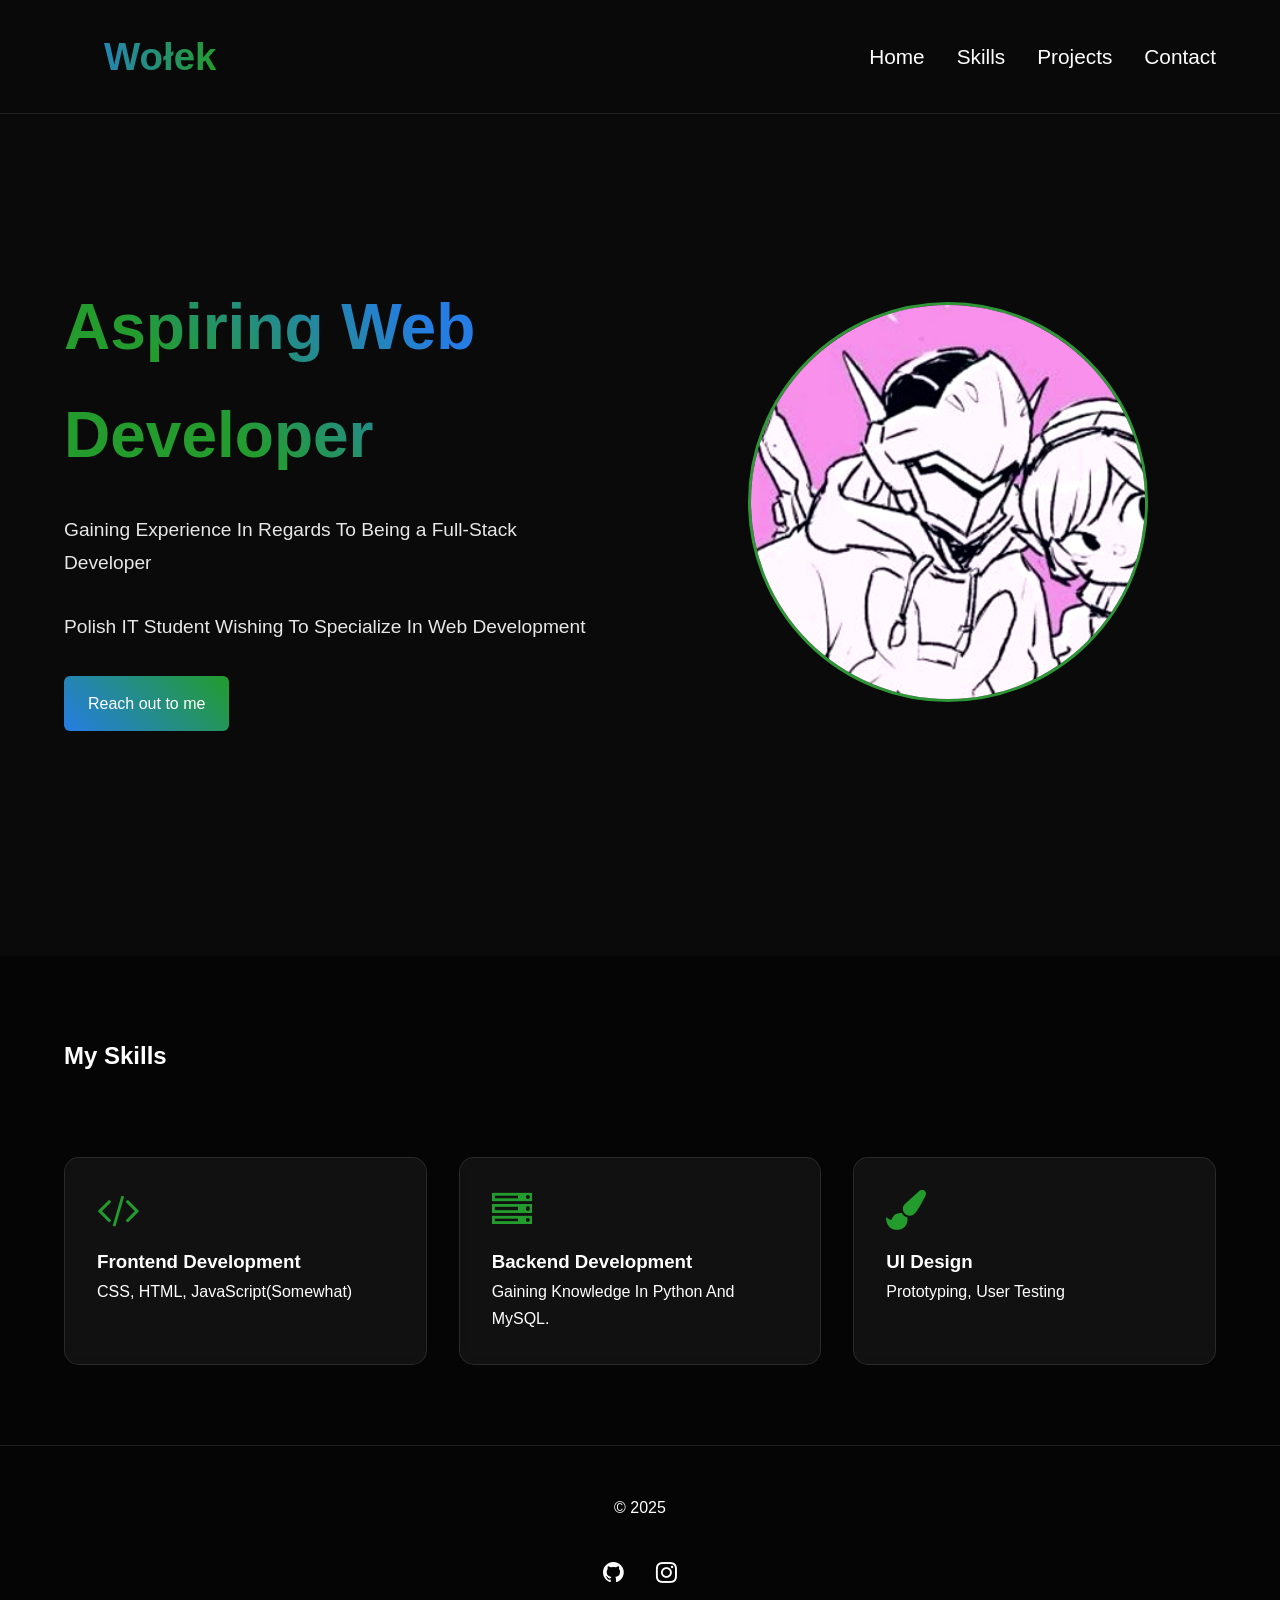
==== index.html @ b2621a26 "Add files via upload" ====
<!DOCTYPE html>
<html lang="en">
<head>
  <meta charset="UTF-8" />
  <meta name="viewport" content="width=device-width, initial-scale=1.0"/>
  <title>About Me</title>
  <link rel="icon" type="image/x-icon" href="favicon.ico">
  <link rel="stylesheet" href="https://cdnjs.cloudflare.com/ajax/libs/font-awesome/4.7.0/css/font-awesome.min.css">

  <link rel="stylesheet" href="style.css">
  <script src="script.js" defer></script>
</head>
<body>
   <nav id="pasnav" class="pasnav">
    <a href="#home" class="logo">Wołek</a>

    <button class="menu-toggle" id="menu-toggle" aria-label="Toggle menu" aria-expanded="false">
      <i class="fa fa-bars" aria-hidden="true"></i>
    </button>

    <ul class="linki-nav" id="nav-links">
      <li><a href="#home">Home</a></li>
      <li><a href="index.html#skills">Skills</a></li>
      <li><a href="projects.html">Projects</a></li>
      <li><a href="contact.html">Contact</a></li>
    </ul>
  </nav>

  <section id="home" class="main">
    <div class="main-content">
      <h1>Aspiring Web Developer</h1>
      <p>Gaining Experience In Regards To Being a Full-Stack Developer</p>
      <p class="highlight">Polish IT Student Wishing To Specialize In Web Development</p>
      <a href="contact.html" class="cta-button1">Reach out to me</a>
    </div>
    <div class="main-image">
      <img src="hero.jpg" alt="Profile" class="profile-img">
    </div>
  </section>

  <section id="skills" class="skills">
    <h2>My Skills</h2>
    <div class="skill-grid">
      <div class="skill-card">
        <i class="fa fa-code"></i>
        <h3>Frontend Development</h3>
        <p>CSS, HTML, JavaScript(Somewhat)</p>
      </div>
      <div class="skill-card">
        <i class="fa fa-server"></i>
        <h3>Backend Development</h3>
        <p>Gaining Knowledge In Python And MySQL.</p>
      </div>
      <div class="skill-card">
        <i class="fa fa-paint-brush"></i>
        <h3>UI Design</h3>
        <p>Prototyping, User Testing</p>
      </div>
    </div>
  </section>

  <footer>
    <p>&copy; 2025</p>
    <div class="social-link">
      <a href="https://github.com/wolekxk"><i class="fa fa-github"></i></a>
      <a href="https://www.instagram.com/wolekxh/"><i class="fa fa-instagram"></i></a>
    </div>
  </footer>
</html>
---- style.css ----
*{margin: 0;
padding: 0;
box-sizing: border-box;
font-family: 'Inter', sans-serif;
}

:root {
  --ciemne-bg: #0a0a0a;
  --ciemniejsze-bg: #050505;
  --akcent: #239c2d;
  --tekst: #ffffff;
}

body {
  background-color: var(--ciemne-bg);
  color: var(--tekst);
  overflow-x: hidden;
  line-height: 1.7;
  padding-top: 56px;
}

/* NAV */
.pasnav {
  position: fixed;
  top: 0;
  left: 0;
  right: 0;
  padding: 1.5rem 5%;
  width: 100%;
  font-size: 1.3rem;
  display: flex;
  justify-content: space-between;
  background: var(--nav-bg);
  backdrop-filter: blur(8px);
  align-items: center;
  z-index: 1000;
  border-bottom: 1px solid rgba(255,255,255,0.1);
  transition: background-color 400ms ease-out;
  flex-wrap: wrap;

  /* changed from hidden -> visible so dropdown can show */
  overflow: visible;
}
.logo {
  font-size: 2.4rem;
  font-weight: 700;
  text-decoration: none;
  position: relative;
  padding-left: 2.5rem;
  background-image: linear-gradient(to right, #257de3 , #239c2d);
  color: transparent;
  -webkit-background-clip: text;
  background-clip: text;
}

.linki-nav {
  display: flex;
  gap: 2rem;
  list-style: none;
  align-items: center;
}

.linki-nav a {
  color: var(--tekst);
  text-decoration: none;
  font-weight: 500;
  transition: all 0.4s ease;
  position: relative;
}

.linki-nav a::after {
  content: '';
  position: absolute;
  bottom: -5px;
  left: 0;
  width: 0;
  height: 2px;
  background: var(--akcent);
  transition: width 0.4s ease;
}

.linki-nav a:hover::after {
  width: 100%;
}

.menu-toggle {
  display: none;
  background: none;
  border: none;
  font-size: 2rem;
  color: var(--tekst);
  cursor: pointer;
  z-index: 1001;
}

/* Mobile */
@media (max-width: 815px) {
  
  .menu-toggle {
    display: block;
    position: relative;
    right: 1.2rem;
    top: 1.1rem;
    background: none;
    border: none;
    font-size: 2rem;
    color: var(--tekst);
    cursor: pointer;
    z-index: 1100;
  }

  .linki-nav {
    display: none;
    position: absolute;
    /* place dropdown just below the nav bar */
    top: calc(100% + 0.4rem);
    left: 0;
    width: 100%;
    background: var(--ciemniejsze-bg);
    flex-direction: column;
    align-items: stretch;
    gap: 0;
    padding: 0.5rem 0;
    box-shadow: 0 8px 30px rgba(0,0,0,0.35);
    border-top: 1px solid rgba(255,255,255,0.04);
    z-index: 1050;
  }

  .linki-nav.active {
    display: flex;
  }

  .linki-nav li { list-style: none; }

  .linki-nav a {
    display: block;
    padding: 14px 18px;
    color: var(--tekst);
    text-decoration: none;
    font-size: 1.05rem;
    border-bottom: 1px solid rgba(255,255,255,0.02);
  }

  .linki-nav a:hover {
    color: var(--akcent);
    background: rgba(255,255,255,0.02);
  }
  .main {
   flex-direction: column;
   display: flex;
    align-items: center;
    justify-content: center;
    text-align: center;
    padding: 8% 5%;
  }
  .main-content {
    padding-right: 0;
    display: flex;
    flex-direction: column;
    align-items: center;
    justify-content: center;
    width: 100%;
    max-width: 400px;
    margin: 0 auto;
  }
   .main-content h1,
  .main-content p,
  .cta-button1 {
    text-align: center;
    justify-content: center;
    display: flex;
    width: 100%;
    margin-right: -5rem
  }
  .main-image {
    margin-top: 4rem;
  }
  .profile-img {
    width: 300px;
    height: 300px;
  }
}
 


/* rest of original CSS (kept mostly unchanged) */
.main {
  min-height: 100vh;
  display: flex;
  align-items: center;
  justify-content: center;
  padding: 12% 5%;
  background: radial-gradient(circle at 75% 30%, var 0%, transparent 30%);
}

.main-content {
  flex: 1;
  padding-right: 5rem;
  justify-content: center;
}

.main-image {
  flex: 1;
  text-align: center;
  position: relative;
}
.profile-img {
  display: relative;
  width: 400px;
  height: 400px;
  border-radius: 50%;
  object-fit: cover;
  border: 3px solid var(--akcent);
  box-shadow: 0 0 50px var(--podswietlenie);
  animation: float 4s ease-in-out infinite;
  filter: grayscale(0.2) contrast(1.1);
}

@keyframes float {
  0%, 100% {transform: translateY(0); }
  50% { transform: translateY(-20px); }
}
.main h1 {
  font-size: 4rem;
  margin-bottom: 1.5rem;
  background: linear-gradient(45deg, var(--akcent) 30%, #257de3 70%);
  -webkit-background-clip: text;
  background-clip: text;
  -webkit-text-fill-color: transparent;
}

.main p {
  font-size: 1.2rem;
  margin-bottom: 2rem;
  opacity: 0.9;
  max-width: 600px;
}

.cta-button, .cta-button1 {
  display: inline-block;
  padding: 1rem 2rem;
  background: linear-gradient(45deg, #257de3, var(--akcent));
  text-decoration: none;
  color: #ffffff;
  border-radius: 7px;
  transition: all 0.4s ease;
  position: relative;
  overflow: hidden;
}

.skills {
  padding: 5rem 5%;
  background: var(--ciemniejsze-bg);
}

.skill-grid {
  display: grid;
  grid-template-columns: repeat(auto-fit, minmax(250px, 1fr));
  gap: 2rem;
  margin-top: 5rem;
}
.skill-card {
  padding: 2rem;
  border-radius: 15px;
  background: rgba(255,255,255,0.05);
  transition: all 0.4s ease;
  border: 1px solid rgba(255, 255, 255, 0.1);
  backdrop-filter: blur(6px);
}
.skill-card:hover {
  transform: translateY(-10px);
  border-color: var(--akcent);
  box-shadow: 0 10px 30px var(--akcent);
}
.skill-card i {
  font-size: 2.5rem;
  color: var(--akcent);
  margin-bottom: 1rem;
}
footer {
  background: var(--ciemniejsze-bg);
  padding: 3rem 5%;
  text-align: center;
  border-top: 1px solid rgba(255, 255, 255, 0.1);
}
.social-link {
  margin-top: 2rem;
  display: flex;
  justify-content: center;
  gap: 2rem;
}
.social-link a {
  color: var(--tekst);
  font-size: 1.5rem;
  transition: all 0.4 ease;
}
.social-link a:hover {
  color: var(--akcent);
  transform: translateY(-3px);
}

.contact-section {
  justify-content: center;
  display: flex;
  text-align: center;
  flex-direction: column;
  align-items: center;
  min-height: 100vh; 
  padding: 60px 20px;
  background-color: var(--ciemne-bg);
  position: relative;
  
}

.contact-section h2 {
  font-size: 2.5em;
  margin-bottom: 10px;
}

.contact-intro {
  font-size: 1.2em;
  margin-bottom: 30px;
  color: #ffffff;
}

.contact-form {
    width: 100%;
  max-width: 600px;
  margin: 0 auto;
  background: var(--ciemne-bg);
  padding: 40px;
  border-radius: 12px;
  box-shadow: 0 8px 20px rgba(0, 0, 0, 0.1);
  display: flex;
  flex-direction: column;
  gap: 0px;
}

.form-group {
  margin-bottom: 12px;
  text-align: left;
  flex-direction: column;
  font-weight: 600;
  color: #ffffff;
  display: flex;
  gap: 8px;
}

.form-group label {
 font-weight: 600;
  color: #ffffff;
  margin-bottom: 8px;
  display: flex;
  align-items: center;
  gap: 8px;
}

.form-group i {
  margin-right: 8px;
  color: #007bff;
}

.contact-form input,
.contact-form textarea {
  width: 100%;
  padding: 14px;
  border: 0;
  border-radius: 8px;
  font-size: 1em;
  background-color: #2a2a2a;
  color: #ffffff;
  box-shadow: inset 0 0 5px rgba(0,0,0,0.2);
  transition: box-shadow 0.3s ease;
}

.cta-button, .cta-button1 {
  background-color: #007bff;
  color: white;
  padding: 14px 24px;
  border: none;
  border-radius: 6px;
  font-size: 1em;
  cursor: pointer;
  transition: background-color 0.3s ease;
  gap: 50px
}


.other {
display: flex;
position: relative;
}

.projekty{
  justify-content: center;
  display: flex;
  text-align: center;
  flex-direction: column;
  align-items: center;
  min-height: 100vh; 
  padding: 60px 20px;
  background-color: var(--ciemne-bg);
  position: relative;
}

.projekty h2 {
  font-size: 2em;
  margin-bottom: 10px;
}
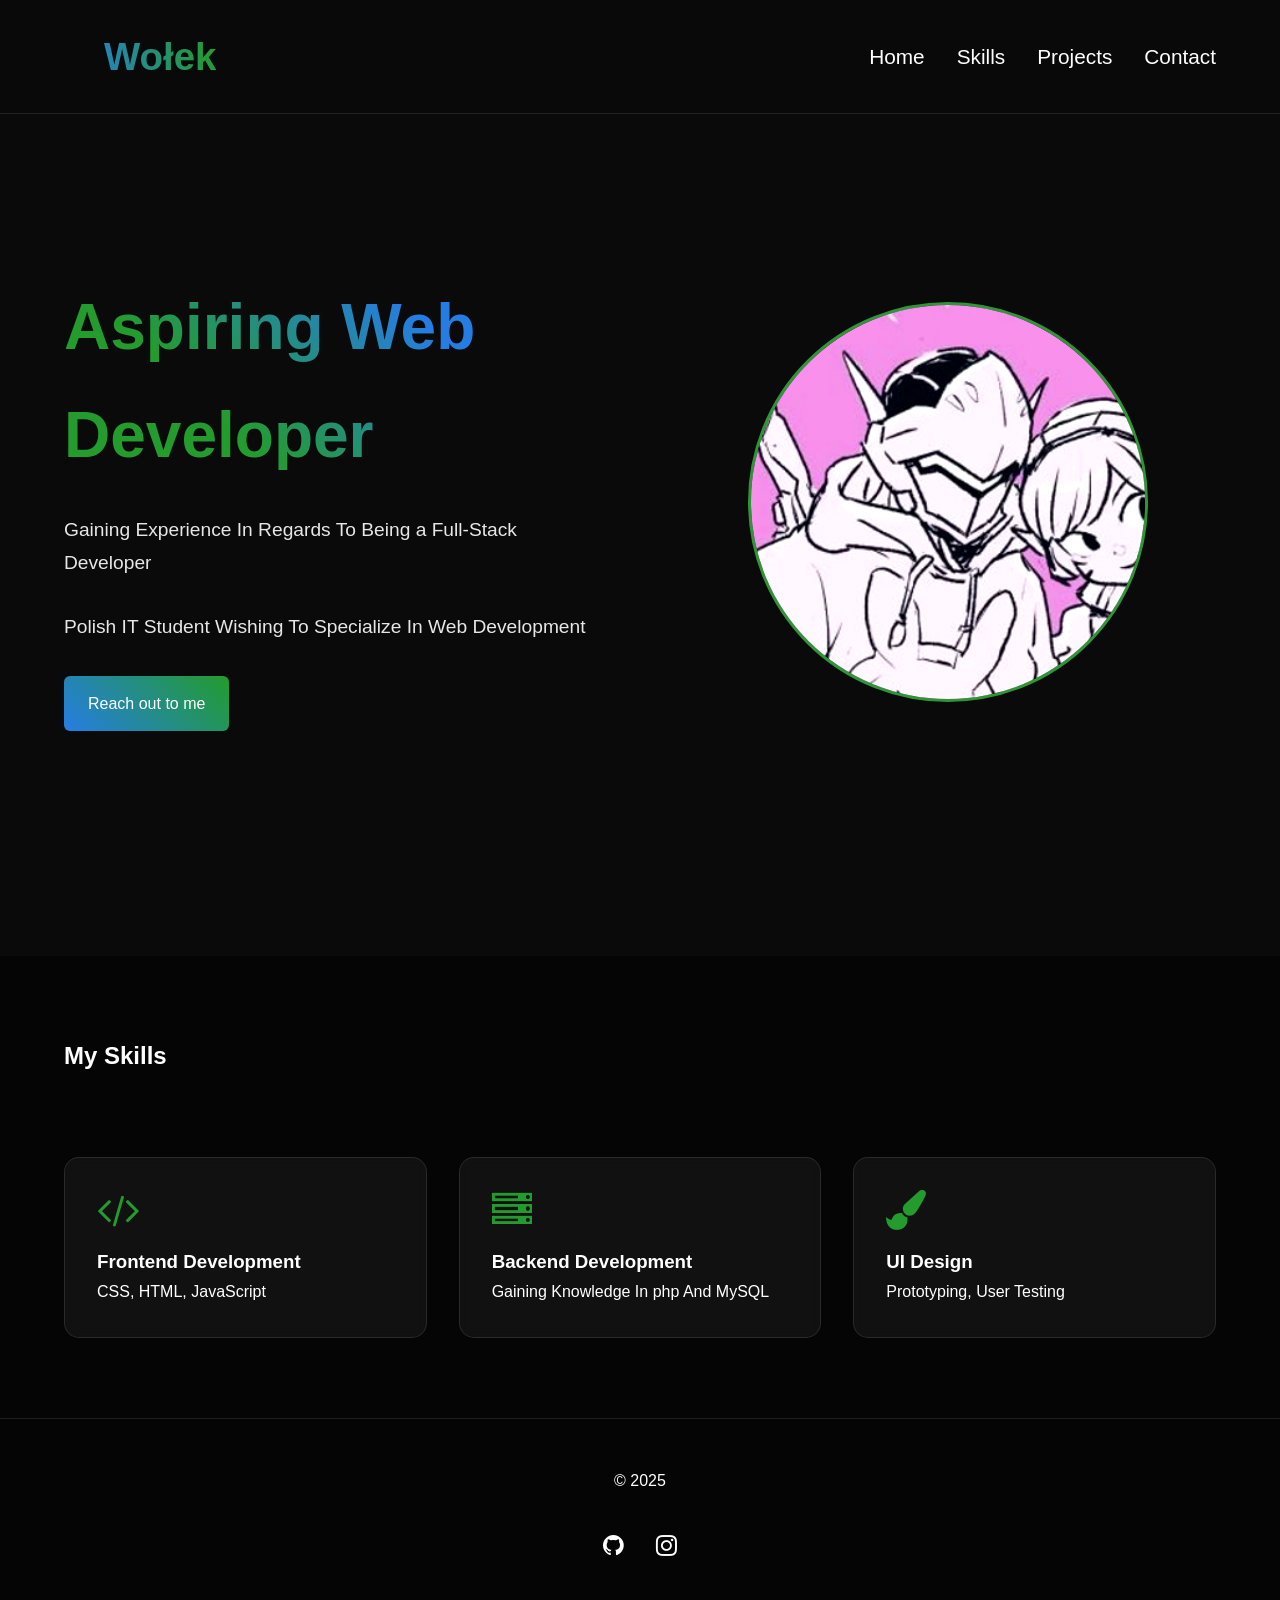
==== commit 19723e2b: "Update index.html" ====
--- a/index.html
+++ b/index.html
@@ -44,12 +44,12 @@
       <div class="skill-card">
         <i class="fa fa-code"></i>
         <h3>Frontend Development</h3>
-        <p>CSS, HTML, JavaScript(Somewhat)</p>
+        <p>CSS, HTML, JavaScript</p>
       </div>
       <div class="skill-card">
         <i class="fa fa-server"></i>
         <h3>Backend Development</h3>
-        <p>Gaining Knowledge In Python And MySQL.</p>
+        <p>Gaining Knowledge In php And MySQL</p>
       </div>
       <div class="skill-card">
         <i class="fa fa-paint-brush"></i>
@@ -62,8 +62,8 @@
   <footer>
     <p>&copy; 2025</p>
     <div class="social-link">
-      <a href="https://github.com/wolekxk"><i class="fa fa-github"></i></a>
+      <a href="https://github.com/wolekx"><i class="fa fa-github"></i></a>
       <a href="https://www.instagram.com/wolekxh/"><i class="fa fa-instagram"></i></a>
     </div>
   </footer>
-</html>+</html>
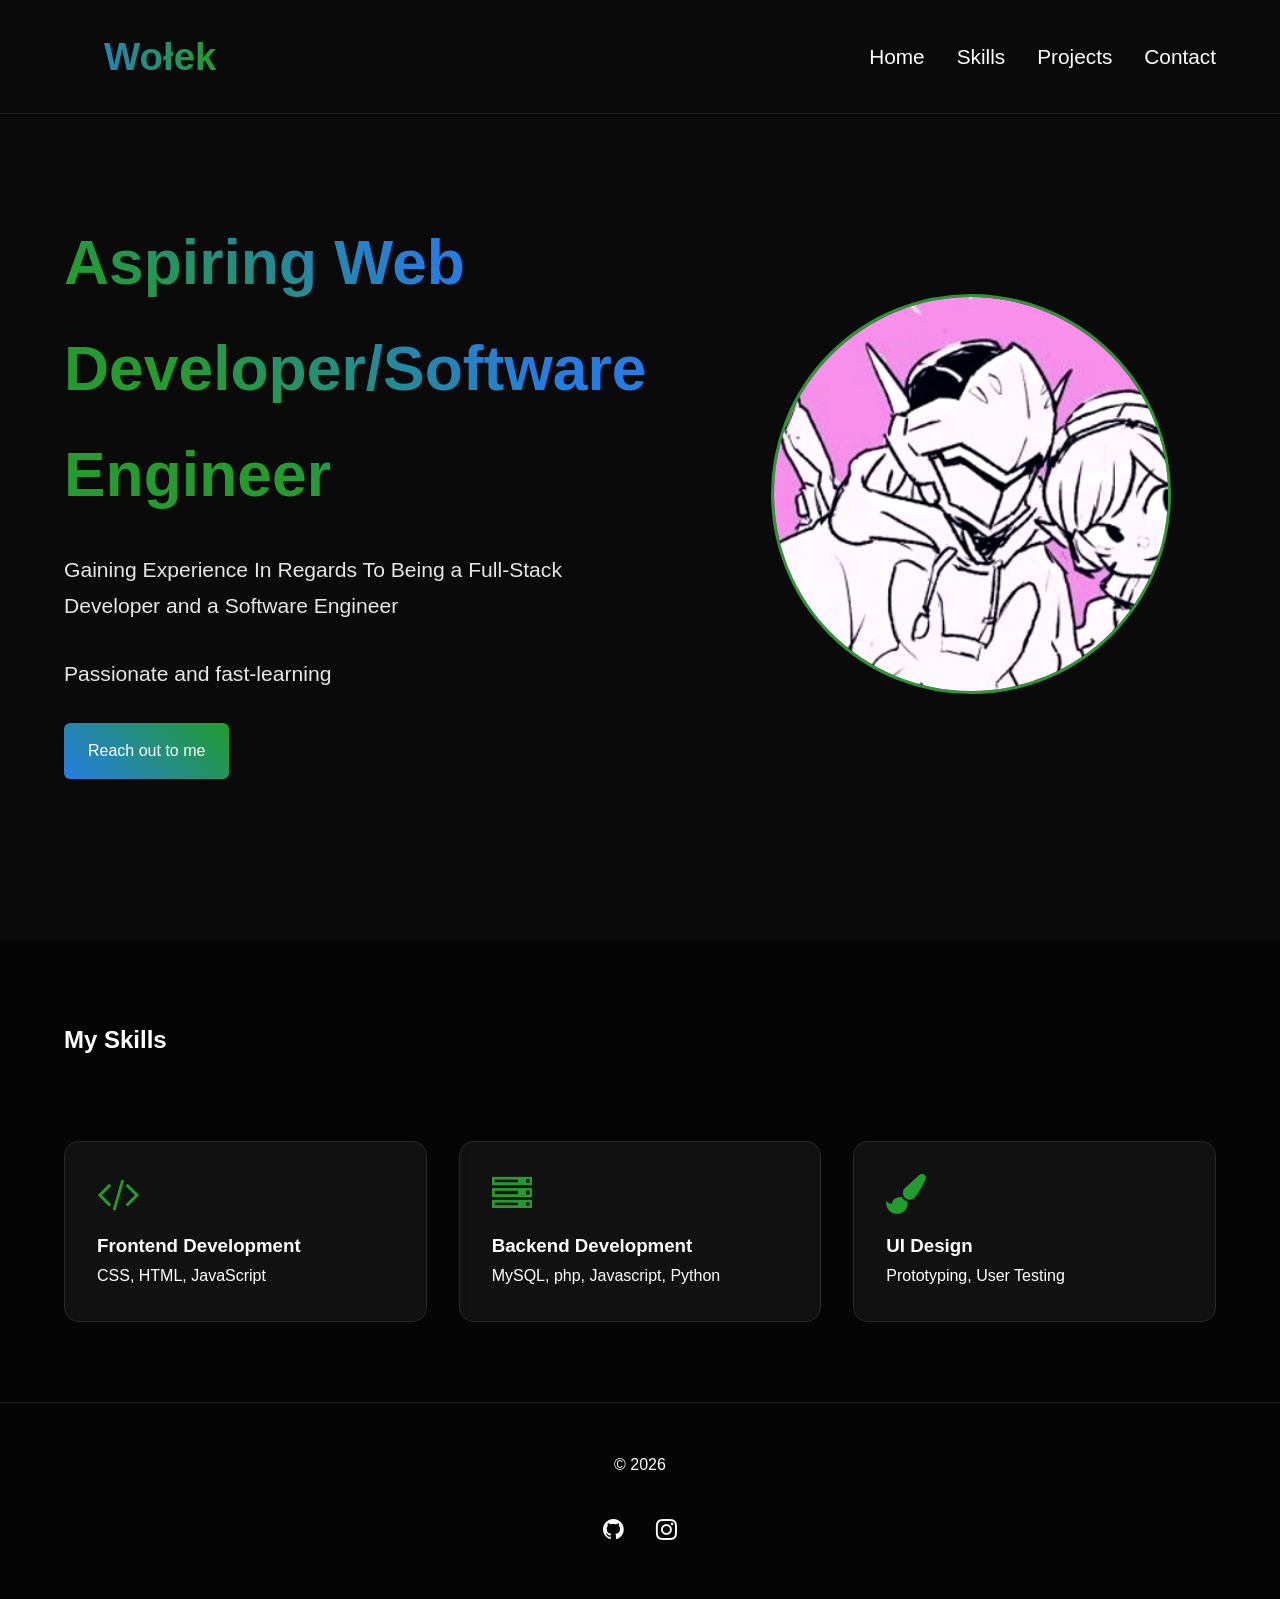
==== commit a7ea2d70: "Update index.html" ====
--- a/index.html
+++ b/index.html
@@ -28,9 +28,9 @@
 
   <section id="home" class="main">
     <div class="main-content">
-      <h1>Aspiring Web Developer</h1>
-      <p>Gaining Experience In Regards To Being a Full-Stack Developer</p>
-      <p class="highlight">Polish IT Student Wishing To Specialize In Web Development</p>
+      <h1>Aspiring Web Developer/Software Engineer</h1>
+      <p>Gaining Experience In Regards To Being a Full-Stack Developer and a Software Engineer</p>
+      <p class="highlight">Passionate and fast-learning</p>
       <a href="contact.html" class="cta-button1">Reach out to me</a>
     </div>
     <div class="main-image">
@@ -49,7 +49,7 @@
       <div class="skill-card">
         <i class="fa fa-server"></i>
         <h3>Backend Development</h3>
-        <p>Gaining Knowledge In php And MySQL</p>
+        <p>MySQL, php, Javascript, Python</p>
       </div>
       <div class="skill-card">
         <i class="fa fa-paint-brush"></i>
@@ -60,7 +60,7 @@
   </section>
 
   <footer>
-    <p>&copy; 2025</p>
+    <p>&copy; 2026</p>
     <div class="social-link">
       <a href="https://github.com/wolekx"><i class="fa fa-github"></i></a>
       <a href="https://www.instagram.com/wolekxh/"><i class="fa fa-instagram"></i></a>
--- a/style.css
+++ b/style.css
@@ -19,7 +19,6 @@
   padding-top: 56px;
 }
 
-/* NAV */
 .pasnav {
   position: fixed;
   top: 0;
@@ -38,7 +37,6 @@
   transition: background-color 400ms ease-out;
   flex-wrap: wrap;
 
-  /* changed from hidden -> visible so dropdown can show */
   overflow: visible;
 }
 .logo {
@@ -93,7 +91,6 @@
   z-index: 1001;
 }
 
-/* Mobile */
 @media (max-width: 815px) {
   
   .menu-toggle {
@@ -112,7 +109,6 @@
   .linki-nav {
     display: none;
     position: absolute;
-    /* place dropdown just below the nav bar */
     top: calc(100% + 0.4rem);
     left: 0;
     width: 100%;
@@ -181,11 +177,8 @@
   }
 }
  
-
-
-/* rest of original CSS (kept mostly unchanged) */
 .main {
-  min-height: 100vh;
+  min-height: 88vh;
   display: flex;
   align-items: center;
   justify-content: center;
@@ -221,7 +214,7 @@
   50% { transform: translateY(-20px); }
 }
 .main h1 {
-  font-size: 4rem;
+  font-size: 3.9rem;
   margin-bottom: 1.5rem;
   background: linear-gradient(45deg, var(--akcent) 30%, #257de3 70%);
   -webkit-background-clip: text;
@@ -230,7 +223,7 @@
 }
 
 .main p {
-  font-size: 1.2rem;
+  font-size: 1.319rem;
   margin-bottom: 2rem;
   opacity: 0.9;
   max-width: 600px;
@@ -406,4 +399,4 @@
 .projekty h2 {
   font-size: 2em;
   margin-bottom: 10px;
-}+}
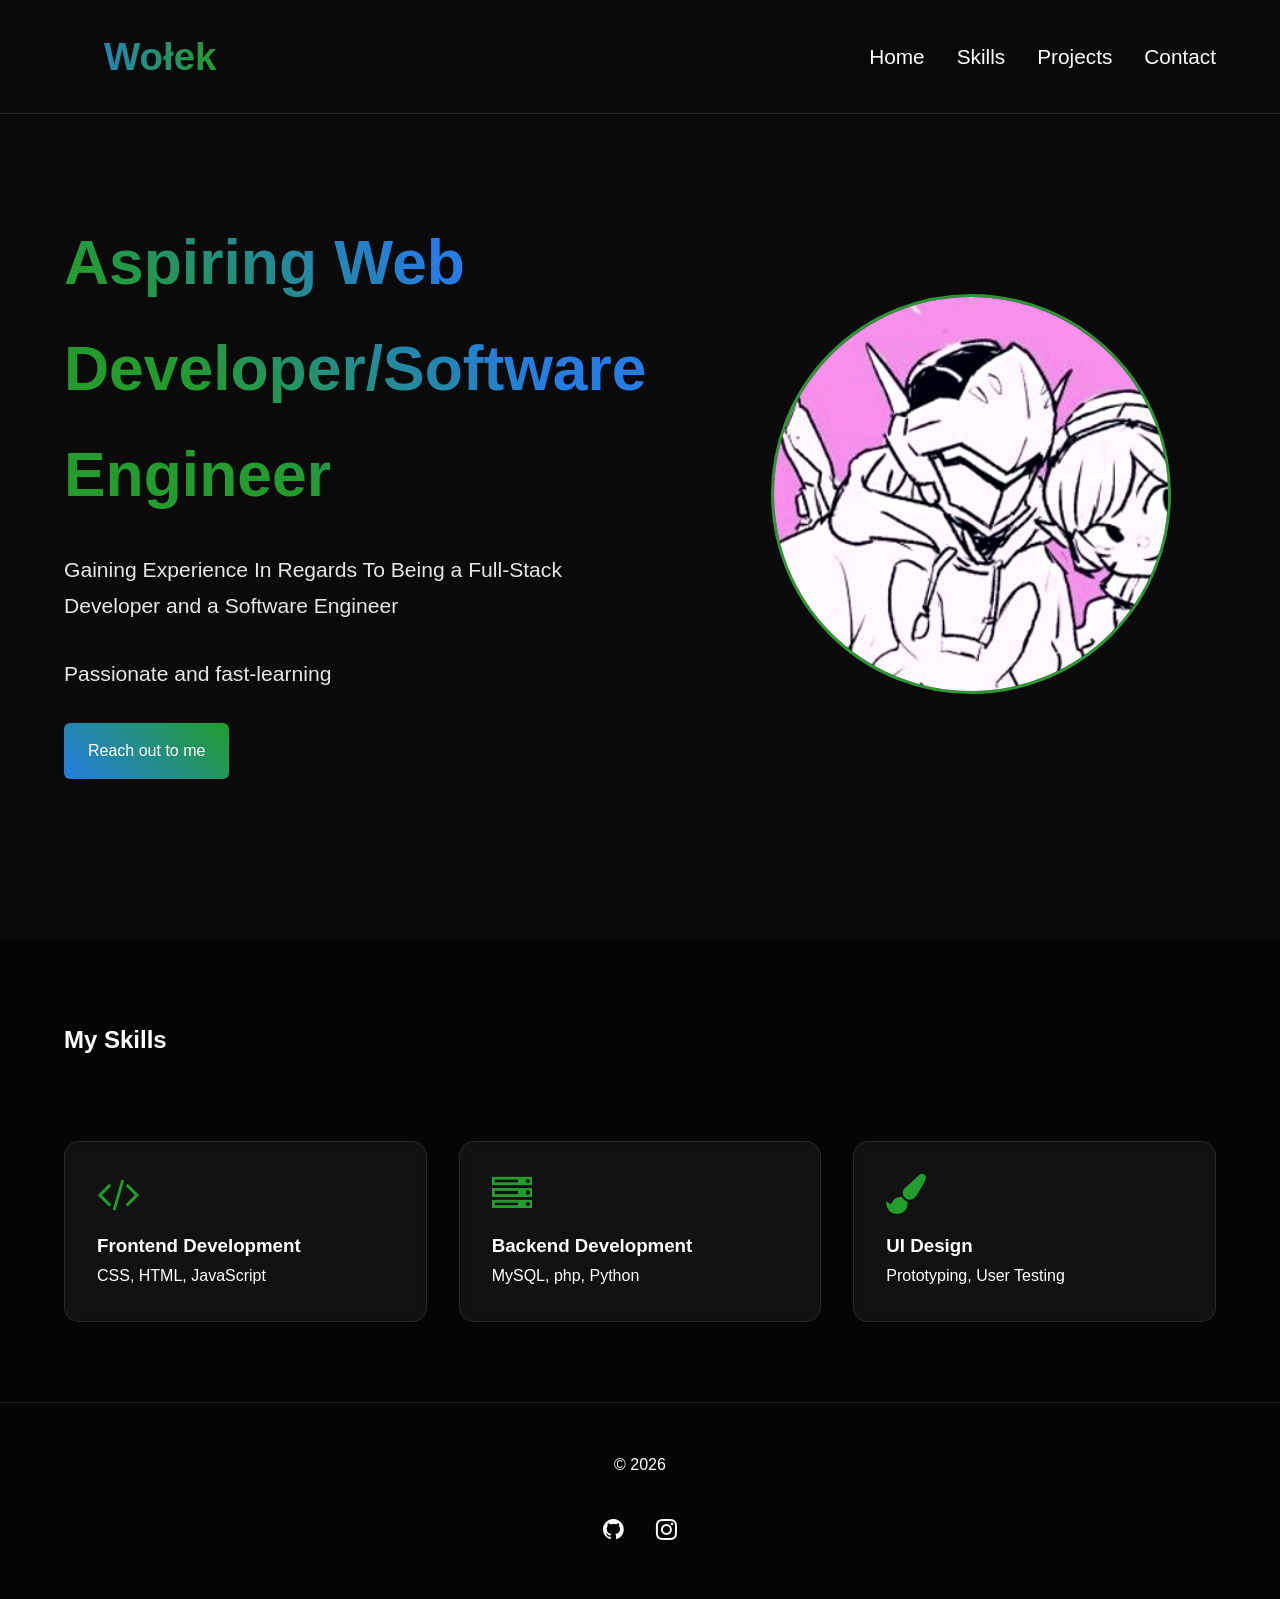
==== commit 5121cc89: "Update index.html" ====
--- a/index.html
+++ b/index.html
@@ -49,7 +49,7 @@
       <div class="skill-card">
         <i class="fa fa-server"></i>
         <h3>Backend Development</h3>
-        <p>MySQL, php, Javascript, Python</p>
+        <p>MySQL, php, Python</p>
       </div>
       <div class="skill-card">
         <i class="fa fa-paint-brush"></i>
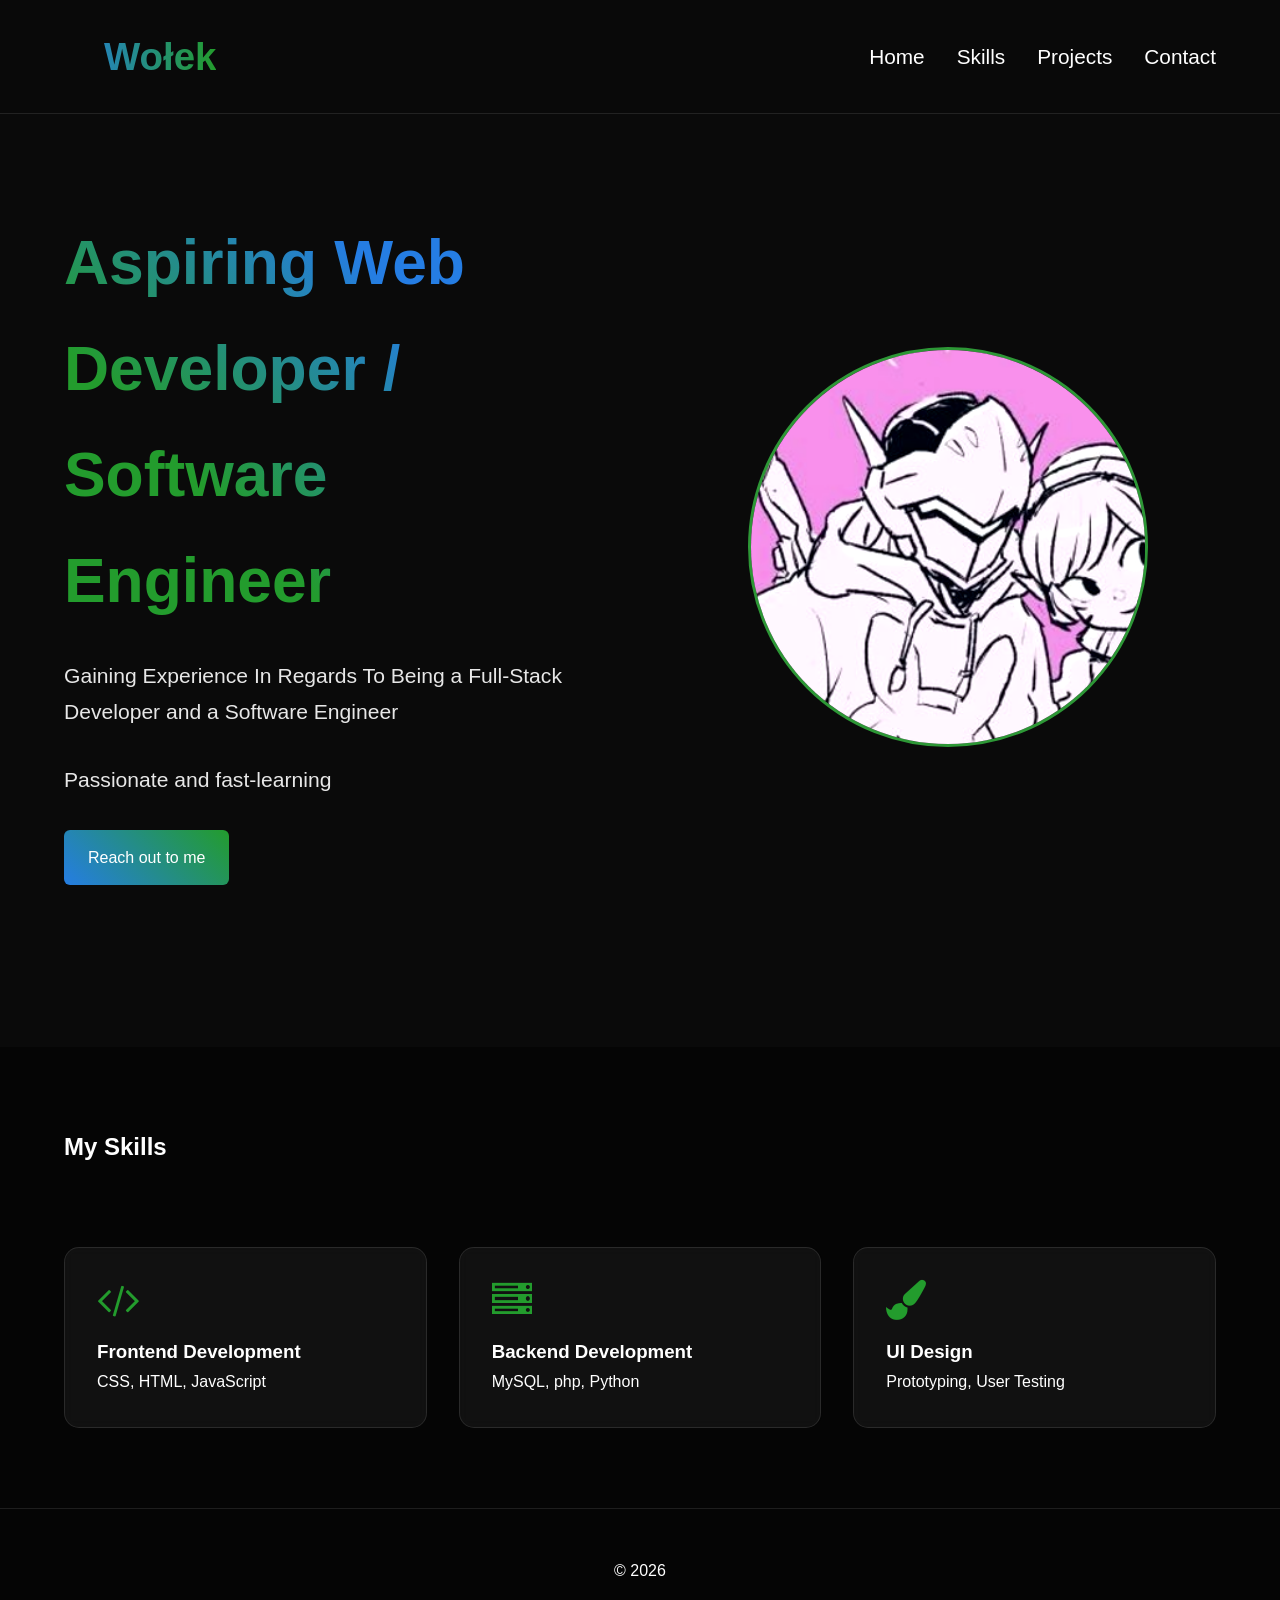
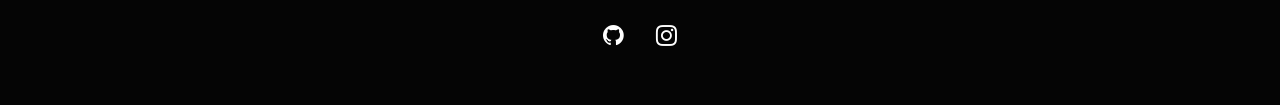
==== commit 59bf0475: "Update index.html" ====
--- a/index.html
+++ b/index.html
@@ -28,7 +28,7 @@
 
   <section id="home" class="main">
     <div class="main-content">
-      <h1>Aspiring Web Developer/Software Engineer</h1>
+      <h1>Aspiring Web Developer / Software Engineer</h1>
       <p>Gaining Experience In Regards To Being a Full-Stack Developer and a Software Engineer</p>
       <p class="highlight">Passionate and fast-learning</p>
       <a href="contact.html" class="cta-button1">Reach out to me</a>
